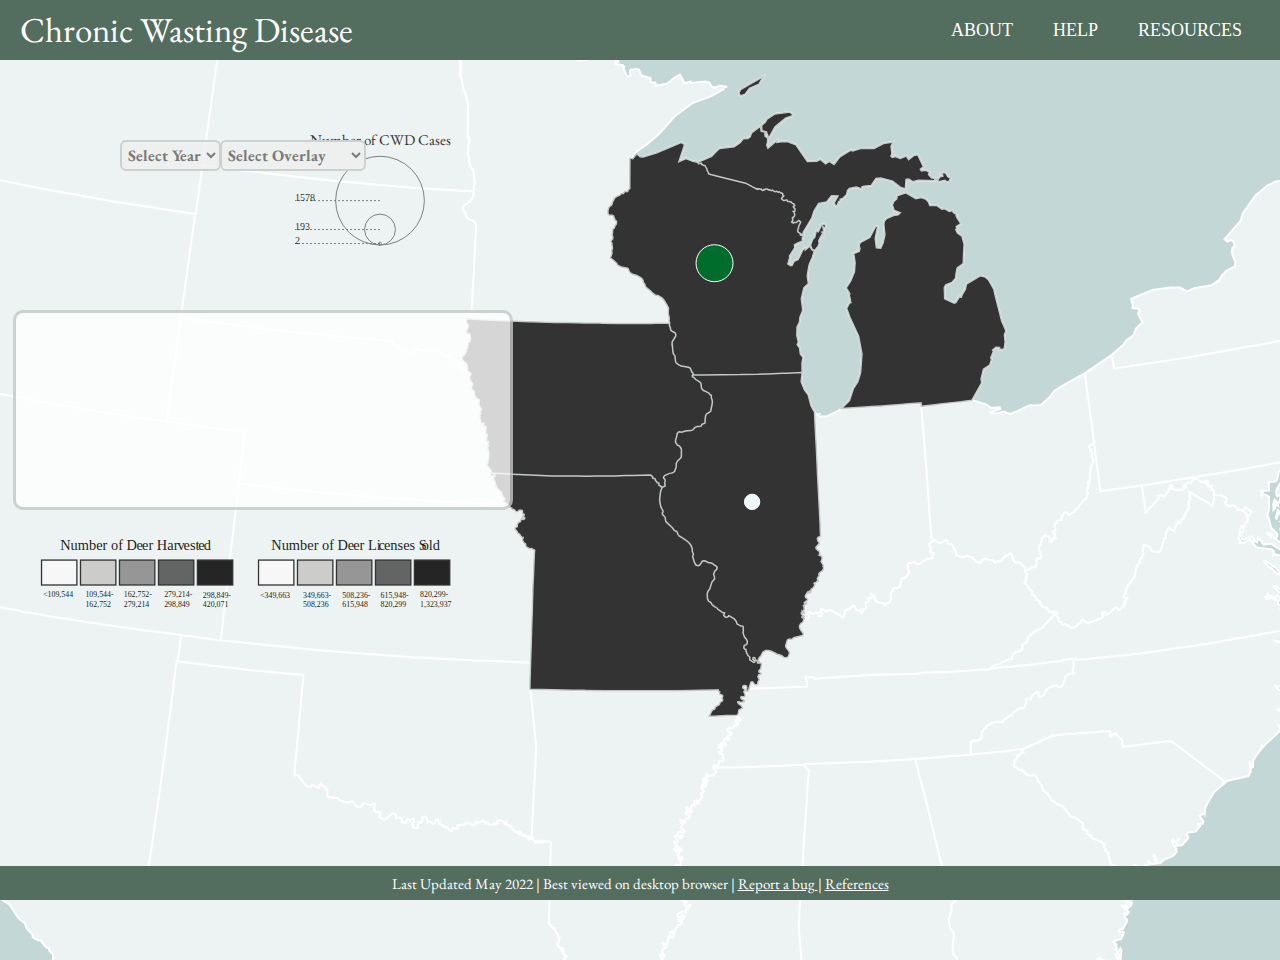
==== 2022_Final_Project/index.html @ ee0b09f9 "Major color update" ====
<!DOCTYPE html>
<html lang="en">
    <head>
        <meta charset="utf-8">
        <meta name="viewport" content="width=device-width">
            <title>CWD Interactive Map</title>

        <!--EXTERNAL STYLE SHEETS-->
        <link rel="stylesheet" href="css/style.css">
        <link href="https://fonts.googleapis.com/css2?family=EB+Garamond&display=swap" rel="stylesheet">
        <!--[if IE<9]>
            <link rel="stylesheet" href="css/style.ie.css">
        <![endif]-->
         <!--you can also place internal styles here;
             place these within <style> tags-->
    </head>

    <body>

    <!--NAVBAR-->

    <nav>
        <div class="navbar">
        <label class="logo">Chronic Wasting Disease</label>
        <ul>
            <li><a href="about.html">About</a></li>
            <li><a href="help.html">Help</a></li>
            <li><a href="resources.html">Resources</a></li>
        </ul>
        </div>
    </nav>

    <!--SLIDER-->

    <input id="slider" type="range" min="2005" max="2020" value="2005" step="5" />

    <span id="range">2005</span>

    <!--INFO POPUP WINDOW-->

    <div class="popup">
        <button id="close">&times;</button>
        <div class="infotitle">Chronic Wasting Disease</div>
        <p>Welcome! This is a tool to compare the spread of Chronic Wasting Disease in 
            six midwestern states over time. Chronic Wasting Disease is an always fatal 
            and contagious neurological disease that affects deer, elk, and moose. It was 
            first observed in the 1960s and has since spread to 27 U.S. states and two 
            Canadian provinces. However, it has not spread evenly. 
            <br>
            <br>
            With this tool, <strong>explore</strong> the geographical differences in CWD cases in five midwestern states,
            <strong>sequence</strong> through time to see how and where the disease has spread, and <strong>overlay</strong>
             hunting data to look for patterns. 
        </p>
    </div>
    <div id="mapid"></div>
<!--
    <div class="help">
        <button id="close">&times;</button>
        <p> <h3>Start here!</h3>
            <br>
            Select year then overlay
        </p>
    </div>
-->
    <!--LEGEND, GRAPH, CONTROLS-->

    <div class="colorLegend">
        <img src="img/legend-01.svg" style="width: 85%;">
    </div>

    <div class="colorLegend2">
        <img src="img/legend copy-01.svg" style="width: 85%;">
    </div>

    <div class="controls">
        <p>Number of CWD Cases</p>
    </div>

    <div id ="graph"></div>

    <footer>
        <div class= "footer-content">
            <p>Last Updated May 2022 | Best viewed on desktop browser | <a class="link" href="https://docs.google.com/forms/d/e/1FAIpQLSeoyZwrh7bEweB04HKzX6bLxwQ69rHNrX-UzFLjTk2TjTb2qQ/viewform?usp=sf_link">Report a bug </a> 
                | <a class="link" href="references.html">References</a></p>
        </div>
    </footer>

        <!--EXTERNAL SCRIPTS-->

        <script type="text/javascript" src="lib/topojson.min.js"></script>
        <script type="text/javascript" src="lib/d3.min.js"></script>
        <script src="https://raw.github.com/fryn/html5slider/master/html5slider.js"></script>
        <script type="text/javascript" src="js/main.js"></script>
    </body>
</html>
---- 2022_Final_Project/css/style.css ----
/*body,map*/
body{
   background-color: #ffffff;
   min-height: 160%; 
}
.points{
   width: 10px;
   height: 10px;
   fill:#536D5E;
}
.map {
   background-color: #C3D8D6;  
   display: inline-block;
   position:absolute;
   width: 100%;
   height: 100%;
} 
.midwestBackground{
   fill: #333333;
   stroke: #C3C9C6;
   stroke-width: 1.5px;
} 
.usa{
   fill: white;
   stroke:white;
   fill-opacity: 0.7;
}
.infolabel {
   position: absolute;
   height: 65px;
   min-width: 100px;
   color: #fff;
   background-color: #536D5E;
   border: solid thin #ccc;
   padding: 5px 10px;
   font-family: 'EB Garamond', serif;
   border-radius: 15px;
}

.infolabel h3 {
   margin: 0 20px 0 0;
   padding: 0;
   display: inline-block;
   text-align: center;
   line-height: 1em;
   font-size: 17pt;
   color: white;
}
/*controls, graph*/
.controls{
   margin-left: 20px;
   border-radius: 10px;
   opacity: 0.8;
   position: absolute;
}
.controls p{
   margin-left: 290px;
   margin-top: 70px;
   position: absolute;
   font-family: 'EB Garamond', serif;
   font-size: 15px;
}
.lines{
   stroke-width: 1px;
}
.legend {
   font-size: 12px;
   font-family: 'EB Garamond', serif;
   font-weight: bold;
   text-anchor: middle;
}
.propLegend{
  padding-top: 95px;
  padding-left: 260px;
}
.propLegend .text{
   padding-top: 95px;
   padding-left: 400px;
 }
.colorLegend {
   height: 50px;
   width: 300px;
   margin-left: 1%;
   margin-top: 35%;
   position: absolute;
 }
 .colorLegend2 {
   height: 50px;
   width: 300px;
   margin-left: 18%;
   margin-top: 35%;
   position: absolute;
 }
 .legendBox {
   position: absolute;
   right: 75px;
   top: 25px; 
   font-size: 0.9em;
}
.graph{
   margin-top: 250px;
   margin-right: 20px;
   margin-left: 1%;
   border: medium solid #C3C9C6;
   background-color: white; 
   float: left;
   border-radius: 10px;
   position: absolute;
   font-size: 15;
   opacity: 0.8;
}
g text{
   color:#5E5E5E;
}
g{
   font-family:'EB Garamond', serif;
   font-size: 12px;
   color: #5E5E5E;
   padding-left: 30px;
}
#slider {
   margin-top: 80px;
   margin-left: 120px;
   position: absolute; 
   -webkit-appearance: none;  /* Override default CSS styles */
   appearance: none;
   width: 12%; /* Full-width */
   height: 15px; /* Specified height */
   background: #d3d3d3; /* Grey background */
   outline: none; /* Remove outline */
   opacity: 0.7; /* Set transparency (for mouse-over effects on hover) */
   -webkit-transition: .2s; /* 0.2 seconds transition on hover */
   transition: opacity .2s;
 }
 /* Mouse-over effects */
 #slider:hover {
   opacity: 1; /* Fully shown on mouse-over */
 }
 /* The slider handle */
 #slider:-webkit-slider-thumb {
   -webkit-appearance: none; /* Override default look */
   appearance: none;
   width: 25px; /* Set a specific slider handle width */
   height: 25px; /* Slider handle height */
   background: #536D5E; /* Green background */
   cursor: pointer; /* Cursor on hover */
 }
#range{
   margin-top: 77px;
   margin-left: 310px;
   font-family:'EB Garamond', serif;
   position: absolute;
}
path { 
   stroke: steelblue;
   stroke-width: 2;
   fill: none;
}

.axis path,
.axis line {
   fill: none;
   stroke: grey;
   stroke-width: 1;
   shape-rendering: crispEdges;
}


/*dropdowns*/
.dropdown{
   position: absolute;
    top: 80px;
    left: 100px;
    z-index: 10;
    font-family: 'EB Garamond', serif;
    font-size: 1em;
    font-weight: bold;
    padding: 2px;
    border: 2px solid #C3C9C6;   
    border-radius: 6px;
    color: #5E5E5E;
}
.dropdown2{
   position: absolute;
    top: 80px;
    left: 200px;
    z-index: 10;
    font-family: 'EB Garamond', serif;
    font-size: 1em;
    font-weight: bold;
    padding: 2px;
    border: 2px solid #C3C9C6;   
    border-radius: 6px;
    color: #5E5E5E;
}

/*header,footer*/
.logo{
   color: white;
   font-size: 35px;
   line-height: 60px;
   padding: 0 100px;
   padding-left: 20px;
   font-family:'EB Garamond', serif;
   border-radius: 3px;
   text-decoration: none;
}
.logo a{
   color: white;
   font-size: 35px;
   line-height: 60px;
   padding: 0 100px;
   padding-left: 20px;
   font-family:'EB Garamond', serif;
   border-radius: 3px;
   text-decoration: none;
}
footer{
   background-color: #536D5E;
   position: fixed;
   bottom: 0;
   height: 34px;
   width: 100%;
}
.footer-content{
   font-size: 15px;
   padding-top: 8px;
   text-align: center;
	font-family: 'EB Garamond', serif;
   color: white;
}
 nav{
    background: #536D5E;
    height: 60px;
    width: 100%;
 }

 /*text*/
 .title {
   font-family:'EB Garamond', serif;
   font-size: 1.5em;
   font-weight: bold;
   padding-top: 20px;
   padding-bottom: 20px;
}
 nav ul{
    float: right;
    margin-right: 20px;
 }
 nav ul li{
    display: inline-block;
    line-height: 60px;
    margin: 0 5px;
 }
 nav ul li a{
    color: white;
    text-decoration: none;
    font-size: 18px;
    padding: 7px 13px;
    border-radius: 3px;
    text-transform: uppercase;
 }
 a:hover{
    background-color: white;
    border-radius: 3px;
    color: black;
 }

h2{
	font-family: 'EB Garamond', serif;
   color:#000000;  
}
h6{
  font-family: 'EB Garamond', serif;
  font-size: 23px;
  color: #486052; 
}
.link{
   color: white
}
*,
*:before,
*:after{
    padding: 0;
    margin: 0;
    box-sizing: border-box;
}
.bullets{
   padding-left: 20px;
}
.description{
   font-size: 20px;
   width: 80%;
   padding-left: 300px;
   padding-top: 50px;
}
.resources{
   font-size: 20px;
   width: 80%;
   padding-left: 300px;
   padding-top: 20px;
}
strong{
   font-weight: 900;
}
.link2{
   color:#000;
}
.follow{
   font-family: 'EB Garamond', serif;
   color: black;  
   font-size: 18px;
}

/*help popup*/
.help{
   background-color: #486052;
   color: white;
   width: 200px;
   box-shadow: 4px 4px 4px #999;
   border-radius: 14px;
   padding: 10px 10px;
   padding-bottom: 20px;
   position: absolute;
   text-align: center;
   left: 18%;
   top: 15%;
}
.help button{
   display: block;
   margin:  0 0 10px auto;
   background-color: transparent;
   font-size: 18px;
   color: #486052;
   background: white;
   border-radius: 100%;
   width: 20px;
   height: 20px;
   border: none;
   outline: none;
   cursor: pointer;
}

/*popup*/
.popup{
    background-color: white;
    width: 850px;
    padding: 30px 40px;
    position: absolute;
    transform: translate(-50%,-50%);
    left: 50%;
    top: 50%;
    border: medium solid #C3C9C6;
    border-width: 3px;
    border-radius: 15px;
    display: none;
    text-align: center;
    font-size: 20px;
    box-shadow: 4px 4px 4px #999;
}
.popup button{
   display: block;
   margin:  0 0 20px auto;
   background-color: transparent;
   font-size: 25px;
   color: white;
   background: #486052;
   border-radius: 100%;
   width: 30px;
   height: 30px;
   border: none;
   outline: none;
   cursor: pointer;
}
.popup h2{
   margin-top: -20px;
}
.popup p{
    font-family: 'EB Garamond', serif;
    text-align: justify;
    margin: 20px 0;
    line-height: 25px;
    color: black;
}
.infotitle{
   color:#486052;
   font-size: 50px;
}

.buttontitle{
   font-size: 20px;
   font-family: 'EB Garamond', serif;
   color: #000;
}

/*html,body{
   min-height: 100%;
   max-width: 100vw;
   overflow: auto;
}
*/
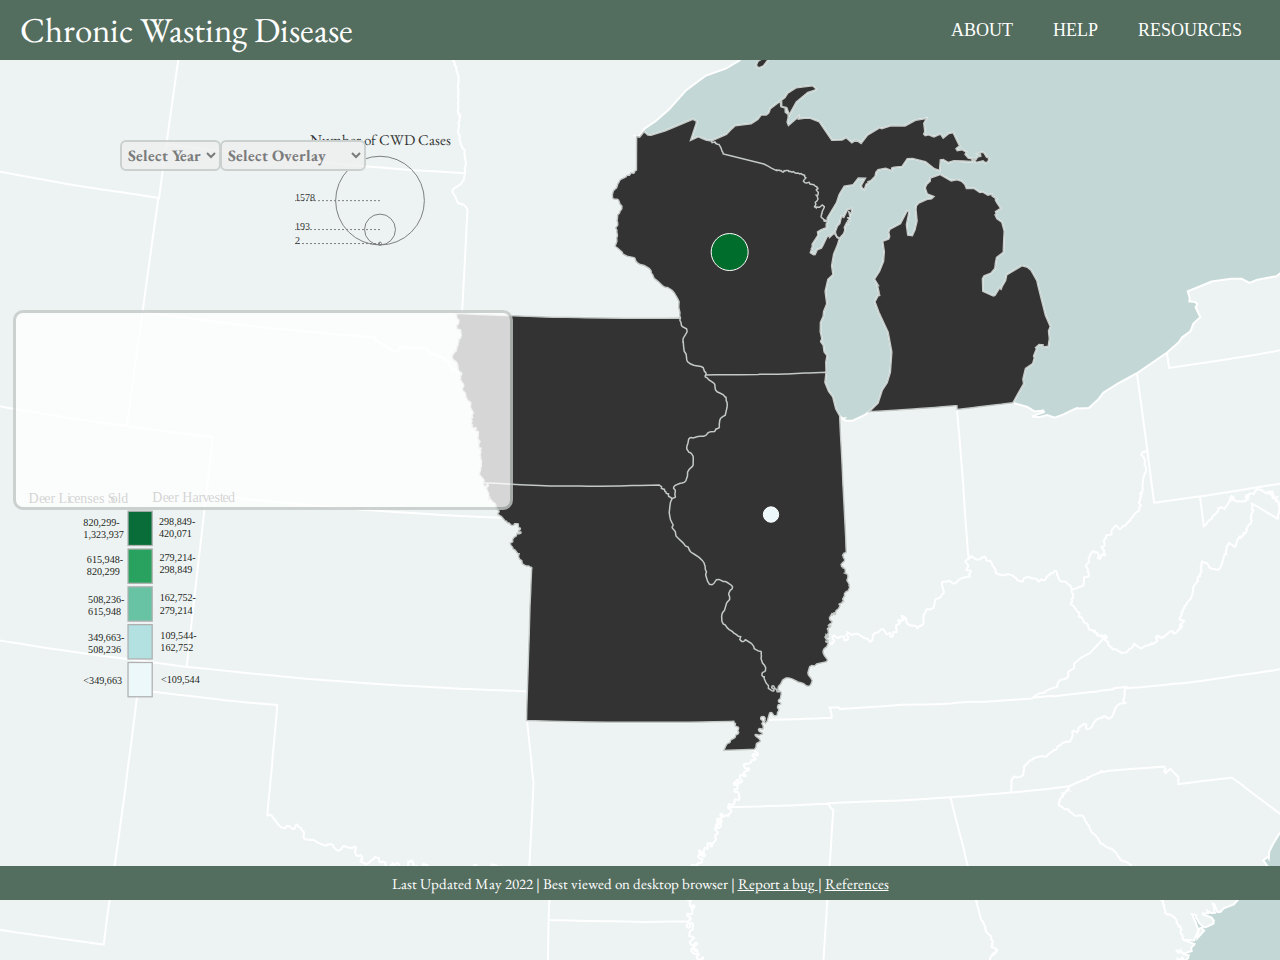
==== commit 9c5dc7c2: "chorpleth legend update" ====
--- a/2022_Final_Project/index.html
+++ b/2022_Final_Project/index.html
@@ -51,26 +51,19 @@
             With this tool, <strong>explore</strong> the geographical differences in CWD cases in five midwestern states,
             <strong>sequence</strong> through time to see how and where the disease has spread, and <strong>overlay</strong>
              hunting data to look for patterns. 
+            <br>
+            To get started, first select year and overlay from the dropdown menus. 
         </p>
     </div>
+
+    <!--MAP-->
+
     <div id="mapid"></div>
-<!--
-    <div class="help">
-        <button id="close">&times;</button>
-        <p> <h3>Start here!</h3>
-            <br>
-            Select year then overlay
-        </p>
-    </div>
--->
+
     <!--LEGEND, GRAPH, CONTROLS-->
 
     <div class="colorLegend">
-        <img src="img/legend-01.svg" style="width: 85%;">
-    </div>
-
-    <div class="colorLegend2">
-        <img src="img/legend copy-01.svg" style="width: 85%;">
+        <img src="img/chorolegend-01.svg" style="width: 80%;">
     </div>
 
     <div class="controls">
--- a/2022_Final_Project/css/style.css
+++ b/2022_Final_Project/css/style.css
@@ -63,7 +63,7 @@
 .lines{
    stroke-width: 1px;
 }
-.legend {
+.legend .text {
    font-size: 12px;
    font-family: 'EB Garamond', serif;
    font-weight: bold;
@@ -81,14 +81,7 @@
    height: 50px;
    width: 300px;
    margin-left: 1%;
-   margin-top: 35%;
-   position: absolute;
- }
- .colorLegend2 {
-   height: 50px;
-   width: 300px;
-   margin-left: 18%;
-   margin-top: 35%;
+   margin-top: 30%;
    position: absolute;
  }
  .legendBox {
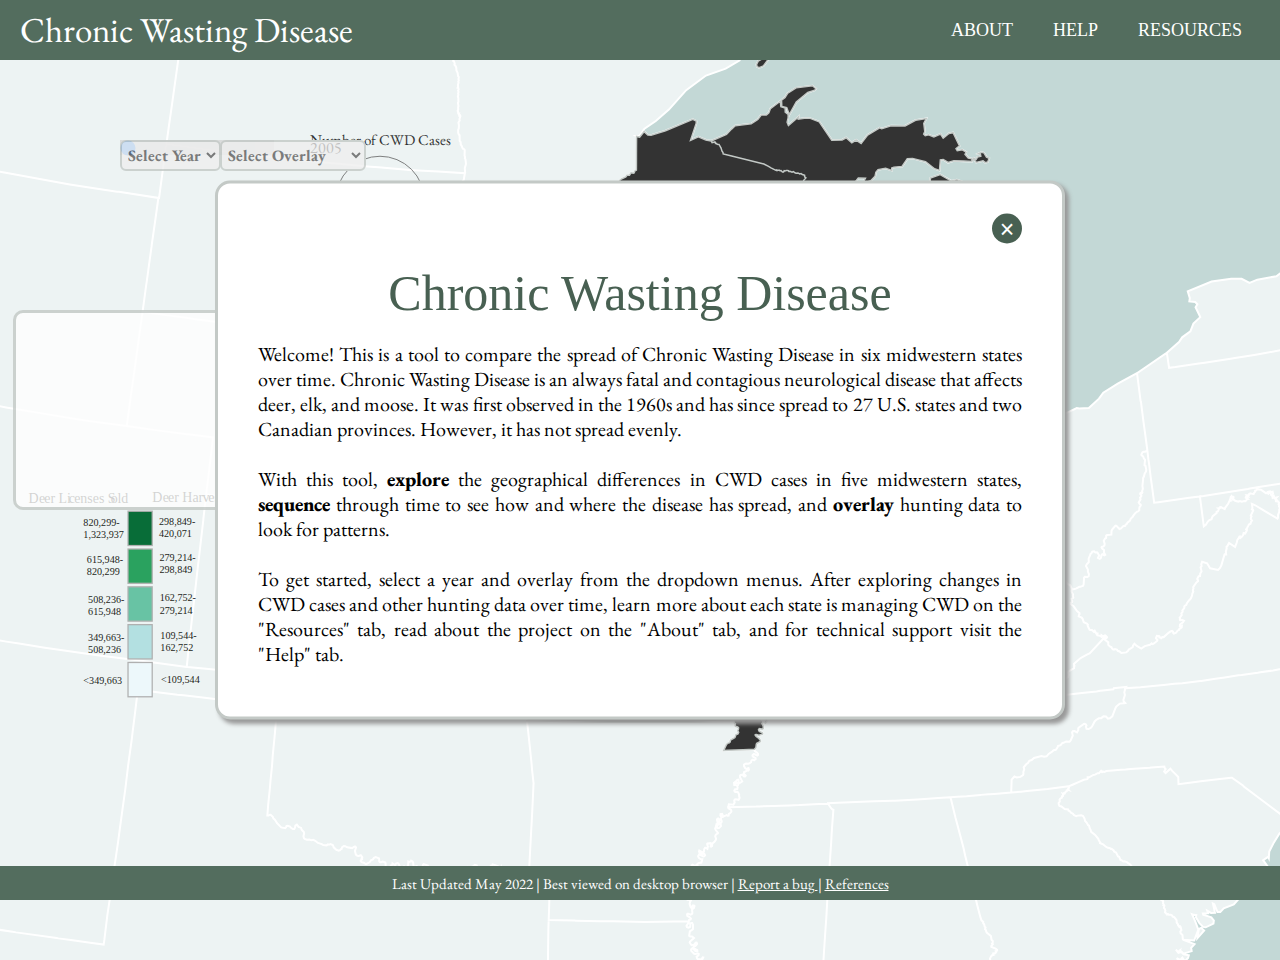
==== commit 961680dc: "about page and popup code cleanup" ====
--- a/2022_Final_Project/index.html
+++ b/2022_Final_Project/index.html
@@ -30,35 +30,17 @@
         </div>
     </nav>
 
-    <!--SLIDER-->
-
-    <input id="slider" type="range" min="2005" max="2020" value="2005" step="5" />
-
-    <span id="range">2005</span>
-
-    <!--INFO POPUP WINDOW-->
-
-    <div class="popup">
-        <button id="close">&times;</button>
-        <div class="infotitle">Chronic Wasting Disease</div>
-        <p>Welcome! This is a tool to compare the spread of Chronic Wasting Disease in 
-            six midwestern states over time. Chronic Wasting Disease is an always fatal 
-            and contagious neurological disease that affects deer, elk, and moose. It was 
-            first observed in the 1960s and has since spread to 27 U.S. states and two 
-            Canadian provinces. However, it has not spread evenly. 
-            <br>
-            <br>
-            With this tool, <strong>explore</strong> the geographical differences in CWD cases in five midwestern states,
-            <strong>sequence</strong> through time to see how and where the disease has spread, and <strong>overlay</strong>
-             hunting data to look for patterns. 
-            <br>
-            To get started, first select year and overlay from the dropdown menus. 
-        </p>
-    </div>
+   
 
     <!--MAP-->
 
     <div id="mapid"></div>
+
+     <!--SLIDER-->
+
+     <input id="slider" type="range" min="2005" max="2020" value="2005" step="5" />
+
+     <span id="range">2005</span>
 
     <!--LEGEND, GRAPH, CONTROLS-->
 
@@ -71,6 +53,30 @@
     </div>
 
     <div id ="graph"></div>
+ 
+     <!--INFO POPUP WINDOW-->
+ 
+     <div class="popup">
+         <button id="close">&times;</button>
+         <div class="infotitle">Chronic Wasting Disease</div>
+         <p>Welcome! This is a tool to compare the spread of Chronic Wasting Disease in 
+             six midwestern states over time. Chronic Wasting Disease is an always fatal 
+             and contagious neurological disease that affects deer, elk, and moose. It was 
+             first observed in the 1960s and has since spread to 27 U.S. states and two 
+             Canadian provinces. However, it has not spread evenly. 
+             <br>
+             <br>
+             With this tool, <strong>explore</strong> the geographical differences in CWD cases in five midwestern states,
+             <strong>sequence</strong> through time to see how and where the disease has spread, and <strong>overlay</strong>
+              hunting data to look for patterns. 
+             <br>
+             <br>
+             To get started, select a year and overlay from the dropdown menus. After exploring changes in CWD cases and 
+             other hunting data over time, learn more about each state is managing CWD on the "Resources" tab, read about the 
+             project on the "About" tab, and for technical support visit the "Help" tab.
+         </p>
+     </div>
+
 
     <footer>
         <div class= "footer-content">
--- a/2022_Final_Project/css/style.css
+++ b/2022_Final_Project/css/style.css
@@ -36,7 +36,6 @@
    font-family: 'EB Garamond', serif;
    border-radius: 15px;
 }
-
 .infolabel h3 {
    margin: 0 20px 0 0;
    padding: 0;
@@ -46,6 +45,7 @@
    font-size: 17pt;
    color: white;
 }
+
 /*controls, graph*/
 .controls{
    margin-left: 20px;
@@ -125,11 +125,11 @@
    -webkit-transition: .2s; /* 0.2 seconds transition on hover */
    transition: opacity .2s;
  }
- /* Mouse-over effects */
+ 
  #slider:hover {
-   opacity: 1; /* Fully shown on mouse-over */
- }
- /* The slider handle */
+   opacity: 1; 
+ }
+
  #slider:-webkit-slider-thumb {
    -webkit-appearance: none; /* Override default look */
    appearance: none;
@@ -157,7 +157,6 @@
    stroke-width: 1;
    shape-rendering: crispEdges;
 }
-
 
 /*dropdowns*/
 .dropdown{
@@ -303,35 +302,6 @@
    font-family: 'EB Garamond', serif;
    color: black;  
    font-size: 18px;
-}
-
-/*help popup*/
-.help{
-   background-color: #486052;
-   color: white;
-   width: 200px;
-   box-shadow: 4px 4px 4px #999;
-   border-radius: 14px;
-   padding: 10px 10px;
-   padding-bottom: 20px;
-   position: absolute;
-   text-align: center;
-   left: 18%;
-   top: 15%;
-}
-.help button{
-   display: block;
-   margin:  0 0 10px auto;
-   background-color: transparent;
-   font-size: 18px;
-   color: #486052;
-   background: white;
-   border-radius: 100%;
-   width: 20px;
-   height: 20px;
-   border: none;
-   outline: none;
-   cursor: pointer;
 }
 
 /*popup*/
@@ -350,6 +320,7 @@
     text-align: center;
     font-size: 20px;
     box-shadow: 4px 4px 4px #999;
+    position: absolute;
 }
 .popup button{
    display: block;
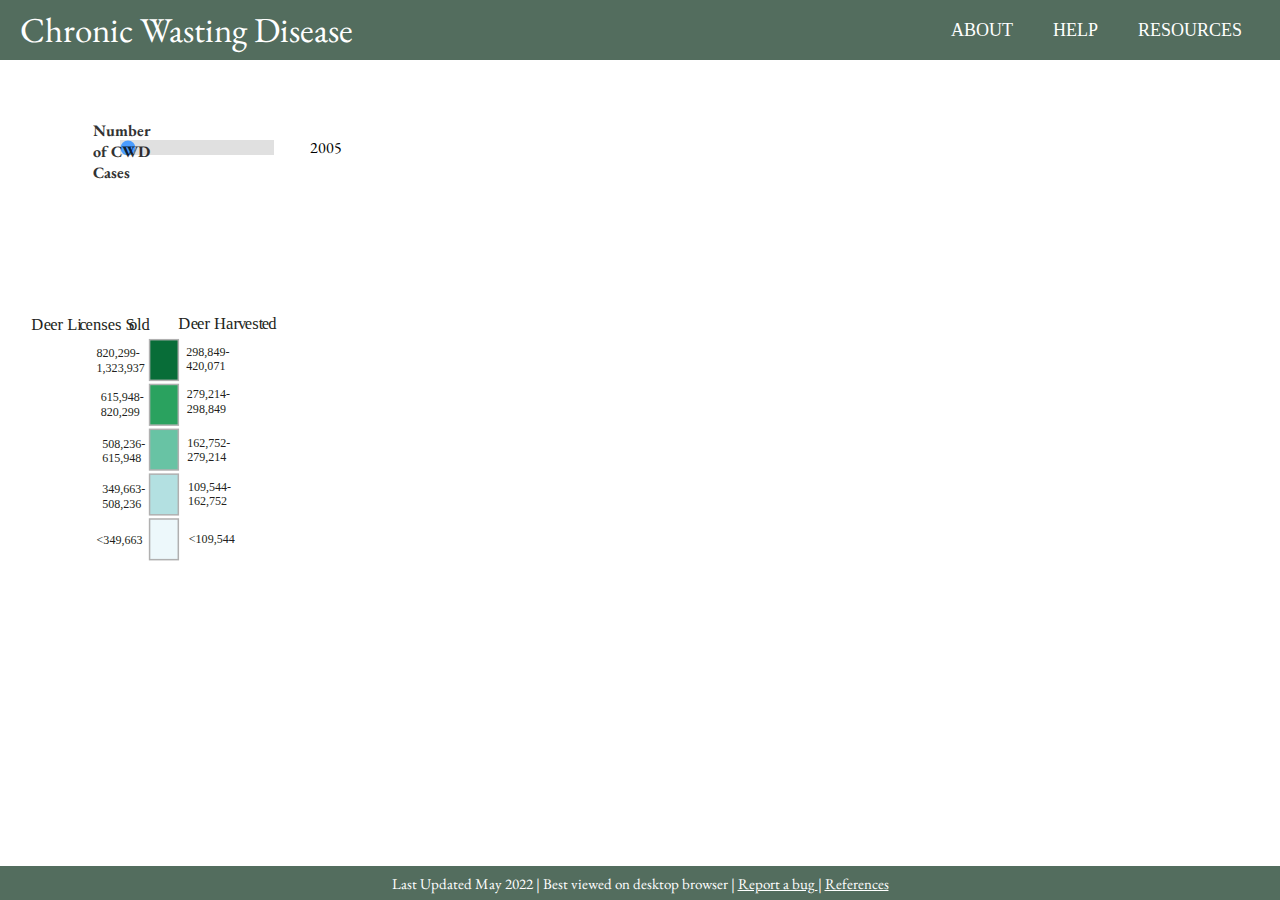
==== commit e5d77f14: "updates" ====
--- a/2022_Final_Project/index.html
+++ b/2022_Final_Project/index.html
@@ -45,7 +45,7 @@
     <!--LEGEND, GRAPH, CONTROLS-->
 
     <div class="colorLegend">
-        <img src="img/chorolegend-01.svg" style="width: 80%;">
+        <img src="img/chorolegend-01.svg" style="width: 95%;">
     </div>
 
     <div class="controls">
--- a/2022_Final_Project/css/style.css
+++ b/2022_Final_Project/css/style.css
@@ -54,11 +54,12 @@
    position: absolute;
 }
 .controls p{
-   margin-left: 290px;
-   margin-top: 70px;
-   position: absolute;
-   font-family: 'EB Garamond', serif;
-   font-size: 15px;
+   margin-left: 73px;
+   margin-top: 60px;
+   position: absolute;
+   font-family: 'EB Garamond', serif;
+   font-size: 16px;
+   font-weight: bold;
 }
 .lines{
    stroke-width: 1px;
@@ -70,18 +71,18 @@
    text-anchor: middle;
 }
 .propLegend{
-  padding-top: 95px;
-  padding-left: 260px;
+  padding-top: 100px;
+  padding-left: 57px;
 }
 .propLegend .text{
-   padding-top: 95px;
-   padding-left: 400px;
+   padding-top: 0px;
+   padding-left: 20px;
  }
 .colorLegend {
    height: 50px;
    width: 300px;
    margin-left: 1%;
-   margin-top: 30%;
+   margin-top: 200px;
    position: absolute;
  }
  .legendBox {
@@ -91,16 +92,15 @@
    font-size: 0.9em;
 }
 .graph{
-   margin-top: 250px;
+   margin-top: 25px;
+   margin-left: 56%;
    margin-right: 20px;
-   margin-left: 1%;
    border: medium solid #C3C9C6;
    background-color: white; 
    float: left;
    border-radius: 10px;
    position: absolute;
-   font-size: 15;
-   opacity: 0.8;
+   opacity: 0.95;
 }
 g text{
    color:#5E5E5E;
@@ -161,8 +161,8 @@
 /*dropdowns*/
 .dropdown{
    position: absolute;
-    top: 80px;
-    left: 100px;
+    top: 25px;
+    left: 20px;
     z-index: 10;
     font-family: 'EB Garamond', serif;
     font-size: 1em;
@@ -173,9 +173,9 @@
     color: #5E5E5E;
 }
 .dropdown2{
-   position: absolute;
-    top: 80px;
-    left: 200px;
+    position: absolute;
+    top: 25px;
+    left: 130px;
     z-index: 10;
     font-family: 'EB Garamond', serif;
     font-size: 1em;
@@ -183,6 +183,19 @@
     padding: 2px;
     border: 2px solid #C3C9C6;   
     border-radius: 6px;
+    color: #5E5E5E;
+}
+.zoomButton{
+   position: absolute;
+   top: 80px;
+    left: 800px;
+    z-index: 10;
+    font-family: 'EB Garamond', serif;
+    font-size: 1em;
+    font-weight: bold;
+    padding: 2px;
+    border: 2px solid #C3C9C6;   
+    border-radius: 8px;
     color: #5E5E5E;
 }
 
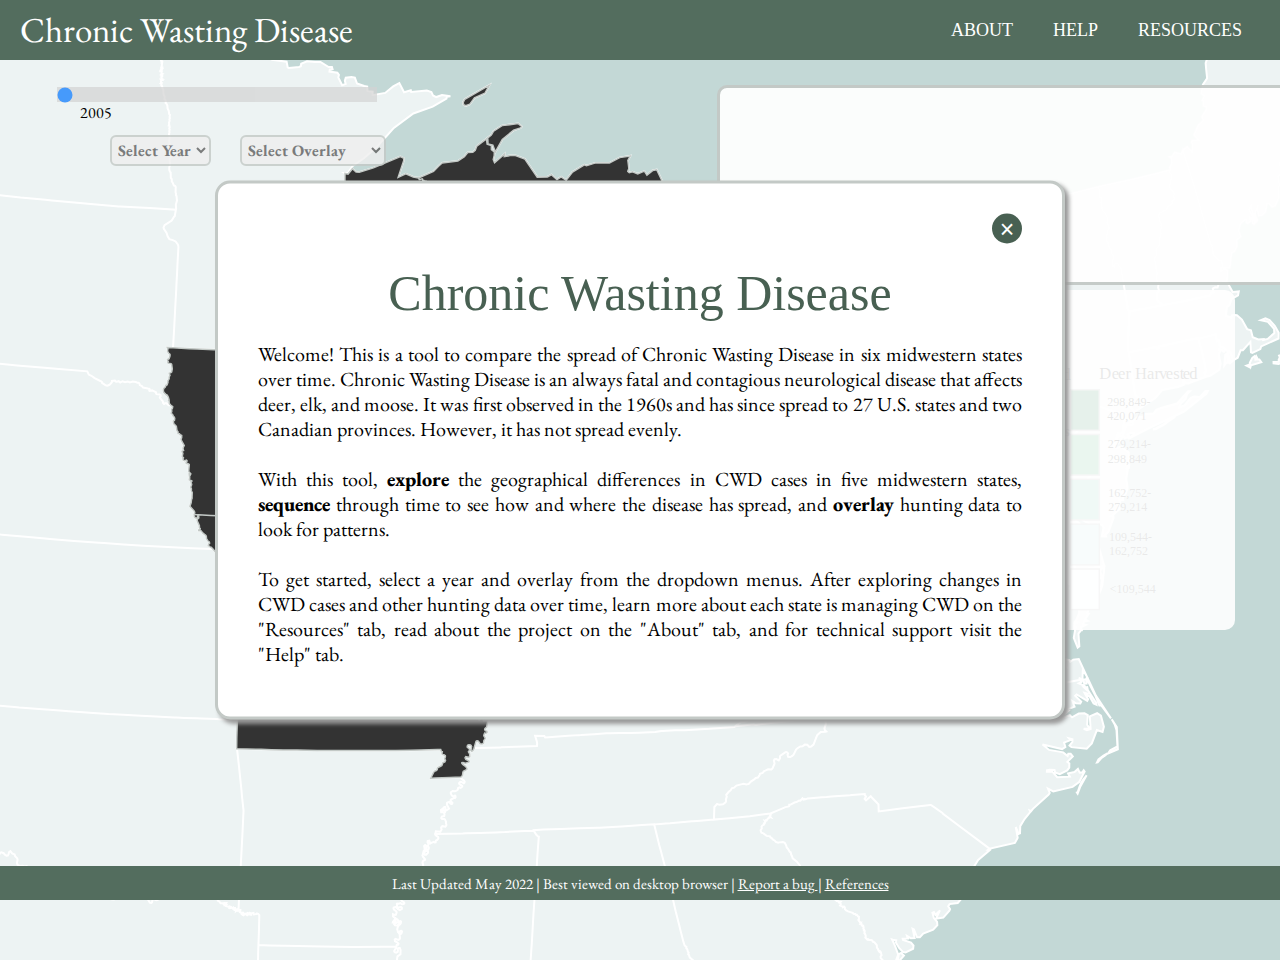
==== commit 44ff91cf: "layout updates" ====
--- a/2022_Final_Project/index.html
+++ b/2022_Final_Project/index.html
@@ -42,7 +42,7 @@
 
      <span id="range">2005</span>
 
-    <!--LEGEND, GRAPH, CONTROLS-->
+    <!--LEGEND, GRAPH, CONTROLS, BACKGROUND FOR LEGEND-->
 
     <div class="colorLegend">
         <img src="img/chorolegend-01.svg" style="width: 95%;">
@@ -53,6 +53,9 @@
     </div>
 
     <div id ="graph"></div>
+
+    <div class="backgroundLegend"></div>
+    
  
      <!--INFO POPUP WINDOW-->
  
--- a/2022_Final_Project/css/style.css
+++ b/2022_Final_Project/css/style.css
@@ -45,7 +45,17 @@
    font-size: 17pt;
    color: white;
 }
-
+.backgroundLegend{
+   margin-left: 20px;
+   border-radius: 10px;
+   opacity: 0.9;
+   background-color: white;
+   height: 340px;
+   width: 480px;
+   margin-left: 59%;
+   margin-top: 230px;
+   
+}
 /*controls, graph*/
 .controls{
    margin-left: 20px;
@@ -54,8 +64,8 @@
    position: absolute;
 }
 .controls p{
-   margin-left: 73px;
-   margin-top: 60px;
+   margin-left: 890px;
+   margin-top: 360px;
    position: absolute;
    font-family: 'EB Garamond', serif;
    font-size: 16px;
@@ -71,18 +81,20 @@
    text-anchor: middle;
 }
 .propLegend{
-  padding-top: 100px;
-  padding-left: 57px;
+  /*padding-top: 200px;
+  padding-left: 300px;*/
+  margin-left: 870px;
+  margin-top: 390px;
 }
 .propLegend .text{
-   padding-top: 0px;
+   padding-top: px;
    padding-left: 20px;
  }
 .colorLegend {
    height: 50px;
    width: 300px;
-   margin-left: 1%;
-   margin-top: 200px;
+   margin-left: 73%;
+   margin-top: 250px;
    position: absolute;
  }
  .legendBox {
@@ -112,12 +124,12 @@
    padding-left: 30px;
 }
 #slider {
-   margin-top: 80px;
-   margin-left: 120px;
+   margin-top: 27px;
+   margin-left: 57px;
    position: absolute; 
    -webkit-appearance: none;  /* Override default CSS styles */
    appearance: none;
-   width: 12%; /* Full-width */
+   width: 25%; /* Full-width */
    height: 15px; /* Specified height */
    background: #d3d3d3; /* Grey background */
    outline: none; /* Remove outline */
@@ -139,8 +151,8 @@
    cursor: pointer; /* Cursor on hover */
  }
 #range{
-   margin-top: 77px;
-   margin-left: 310px;
+   margin-top: 42px;
+   margin-left: 80px;
    font-family:'EB Garamond', serif;
    position: absolute;
 }
@@ -161,8 +173,8 @@
 /*dropdowns*/
 .dropdown{
    position: absolute;
-    top: 25px;
-    left: 20px;
+    top: 75px;
+    left: 90px;
     z-index: 10;
     font-family: 'EB Garamond', serif;
     font-size: 1em;
@@ -174,8 +186,8 @@
 }
 .dropdown2{
     position: absolute;
-    top: 25px;
-    left: 130px;
+    top: 75px;
+    left: 220px;
     z-index: 10;
     font-family: 'EB Garamond', serif;
     font-size: 1em;
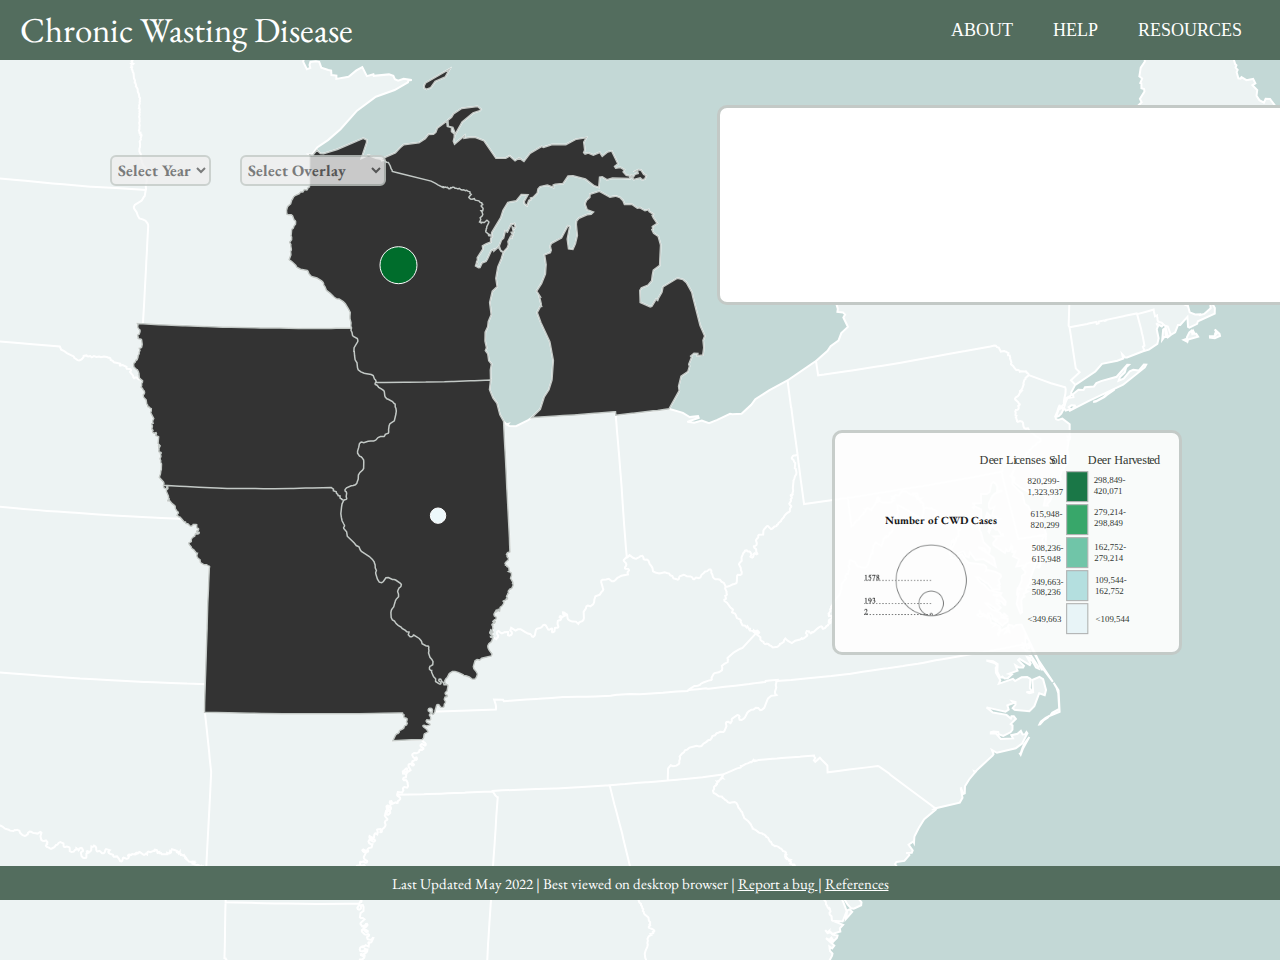
==== commit add3046b: "final changes" ====
--- a/2022_Final_Project/index.html
+++ b/2022_Final_Project/index.html
@@ -30,8 +30,6 @@
         </div>
     </nav>
 
-   
-
     <!--MAP-->
 
     <div id="mapid"></div>
@@ -44,18 +42,20 @@
 
     <!--LEGEND, GRAPH, CONTROLS, BACKGROUND FOR LEGEND-->
 
-    <div class="colorLegend">
-        <img src="img/chorolegend-01.svg" style="width: 95%;">
-    </div>
-
-    <div class="controls">
-        <p>Number of CWD Cases</p>
-    </div>
+    <div class="controls"></div>
 
     <div id ="graph"></div>
 
-    <div class="backgroundLegend"></div>
-    
+    <div class="backgroundLegend">
+        <p>Number of CWD Cases</p>
+        <div class="colorLegend">
+            <img src="img/chorolegend-01.svg" style="width: 70%;">
+        </div>
+
+        <div class="propLegend">
+            <img src="img/proplegend.png" style="width: 70%;">
+        </div>
+    </div>
  
      <!--INFO POPUP WINDOW-->
  
--- a/2022_Final_Project/css/style.css
+++ b/2022_Final_Project/css/style.css
@@ -63,12 +63,14 @@
    opacity: 0.8;
    position: absolute;
 }
-.controls p{
-   margin-left: 890px;
-   margin-top: 360px;
-   position: absolute;
-   font-family: 'EB Garamond', serif;
-   font-size: 16px;
+.backgroundLegend p{
+   margin-left: 50px;
+   margin-top: 80px;
+   width: 200px;
+   height: 200px;
+   position: absolute;
+   font-family: 'EB Garamond', serif;
+   font-size: 11px;
    font-weight: bold;
 }
 .lines{
@@ -80,21 +82,30 @@
    font-weight: bold;
    text-anchor: middle;
 }
+.backgroundLegend{
+   margin-left: 20px;
+   border-radius: 10px;
+   opacity: 0.9;
+   background-color: white;
+   border: medium solid #C3C9C6;
+   height: 225px;
+   width: 350px;
+   margin-left: 65%;
+   margin-top: 350px;
+   position:absolute;
+}
 .propLegend{
-  /*padding-top: 200px;
-  padding-left: 300px;*/
-  margin-left: 870px;
-  margin-top: 390px;
-}
-.propLegend .text{
-   padding-top: px;
-   padding-left: 20px;
- }
+   width: 200px;
+   height: 200px;
+   margin-left: 10px;
+   margin-top: 30%;
+   position: absolute;
+}
 .colorLegend {
-   height: 50px;
+   height: 75px;
    width: 300px;
-   margin-left: 73%;
-   margin-top: 250px;
+   margin-left: 38%;
+   margin-top: -20px;
    position: absolute;
  }
  .legendBox {
@@ -112,7 +123,6 @@
    float: left;
    border-radius: 10px;
    position: absolute;
-   opacity: 0.95;
 }
 g text{
    color:#5E5E5E;
@@ -123,55 +133,22 @@
    color: #5E5E5E;
    padding-left: 30px;
 }
-#slider {
-   margin-top: 27px;
-   margin-left: 57px;
-   position: absolute; 
-   -webkit-appearance: none;  /* Override default CSS styles */
-   appearance: none;
-   width: 25%; /* Full-width */
-   height: 15px; /* Specified height */
-   background: #d3d3d3; /* Grey background */
-   outline: none; /* Remove outline */
-   opacity: 0.7; /* Set transparency (for mouse-over effects on hover) */
-   -webkit-transition: .2s; /* 0.2 seconds transition on hover */
-   transition: opacity .2s;
- }
- 
- #slider:hover {
-   opacity: 1; 
- }
-
- #slider:-webkit-slider-thumb {
-   -webkit-appearance: none; /* Override default look */
-   appearance: none;
-   width: 25px; /* Set a specific slider handle width */
-   height: 25px; /* Slider handle height */
-   background: #536D5E; /* Green background */
-   cursor: pointer; /* Cursor on hover */
- }
-#range{
-   margin-top: 42px;
-   margin-left: 80px;
-   font-family:'EB Garamond', serif;
-   position: absolute;
-}
-path { 
+ path {
    stroke: steelblue;
    stroke-width: 2;
    fill: none;
-}
-
-.axis path,
-.axis line {
+ }
+  
+ .axis path,
+ .axis line {
    fill: none;
    stroke: grey;
    stroke-width: 1;
    shape-rendering: crispEdges;
-}
-
-/*dropdowns*/
-.dropdown{
+ }
+  
+ /*dropdowns*/
+ .dropdown{
    position: absolute;
     top: 75px;
     left: 90px;
@@ -180,11 +157,11 @@
     font-size: 1em;
     font-weight: bold;
     padding: 2px;
-    border: 2px solid #C3C9C6;   
+    border: 2px solid #C3C9C6;  
     border-radius: 6px;
     color: #5E5E5E;
-}
-.dropdown2{
+ }
+ .dropdown2{
     position: absolute;
     top: 75px;
     left: 220px;
@@ -193,11 +170,11 @@
     font-size: 1em;
     font-weight: bold;
     padding: 2px;
-    border: 2px solid #C3C9C6;   
+    border: 2px solid #C3C9C6;  
     border-radius: 6px;
     color: #5E5E5E;
-}
-.zoomButton{
+ }
+ .zoomButton{
    position: absolute;
    top: 80px;
     left: 800px;
@@ -206,13 +183,13 @@
     font-size: 1em;
     font-weight: bold;
     padding: 2px;
-    border: 2px solid #C3C9C6;   
+    border: 2px solid #C3C9C6;  
     border-radius: 8px;
     color: #5E5E5E;
-}
-
-/*header,footer*/
-.logo{
+ }
+  
+ /*header,footer*/
+ .logo{
    color: white;
    font-size: 35px;
    line-height: 60px;
@@ -221,8 +198,8 @@
    font-family:'EB Garamond', serif;
    border-radius: 3px;
    text-decoration: none;
-}
-.logo a{
+ }
+ .logo a{
    color: white;
    font-size: 35px;
    line-height: 60px;
@@ -231,27 +208,27 @@
    font-family:'EB Garamond', serif;
    border-radius: 3px;
    text-decoration: none;
-}
-footer{
+ }
+ footer{
    background-color: #536D5E;
    position: fixed;
    bottom: 0;
    height: 34px;
    width: 100%;
-}
-.footer-content{
+ }
+ .footer-content{
    font-size: 15px;
    padding-top: 8px;
    text-align: center;
-	font-family: 'EB Garamond', serif;
-   color: white;
-}
+   font-family: 'EB Garamond', serif;
+   color: white;
+ }
  nav{
     background: #536D5E;
     height: 60px;
     width: 100%;
  }
-
+  
  /*text*/
  .title {
    font-family:'EB Garamond', serif;
@@ -259,7 +236,7 @@
    font-weight: bold;
    padding-top: 20px;
    padding-bottom: 20px;
-}
+ }
  nav ul{
     float: right;
     margin-right: 20px;
@@ -282,55 +259,55 @@
     border-radius: 3px;
     color: black;
  }
-
-h2{
-	font-family: 'EB Garamond', serif;
-   color:#000000;  
-}
-h6{
+  
+ h2{
+   font-family: 'EB Garamond', serif;
+   color:#000000; 
+ }
+ h6{
   font-family: 'EB Garamond', serif;
   font-size: 23px;
-  color: #486052; 
-}
-.link{
+  color: #486052;
+ }
+ .link{
    color: white
-}
-*,
-*:before,
-*:after{
+ }
+ *,
+ *:before,
+ *:after{
     padding: 0;
     margin: 0;
     box-sizing: border-box;
-}
-.bullets{
+ }
+ .bullets{
    padding-left: 20px;
-}
-.description{
+ }
+ .description{
    font-size: 20px;
    width: 80%;
    padding-left: 300px;
    padding-top: 50px;
-}
-.resources{
+ }
+ .resources{
    font-size: 20px;
    width: 80%;
    padding-left: 300px;
    padding-top: 20px;
-}
-strong{
+ }
+ strong{
    font-weight: 900;
-}
-.link2{
+ }
+ .link2{
    color:#000;
-}
-.follow{
-   font-family: 'EB Garamond', serif;
-   color: black;  
+ }
+ .follow{
+   font-family: 'EB Garamond', serif;
+   color: black; 
    font-size: 18px;
-}
-
-/*popup*/
-.popup{
+ }
+  
+ /*popup*/
+ .popup{
     background-color: white;
     width: 850px;
     padding: 30px 40px;
@@ -346,8 +323,8 @@
     font-size: 20px;
     box-shadow: 4px 4px 4px #999;
     position: absolute;
-}
-.popup button{
+ }
+ .popup button{
    display: block;
    margin:  0 0 20px auto;
    background-color: transparent;
@@ -360,31 +337,32 @@
    border: none;
    outline: none;
    cursor: pointer;
-}
-.popup h2{
+ }
+ .popup h2{
    margin-top: -20px;
-}
-.popup p{
+ }
+ .popup p{
     font-family: 'EB Garamond', serif;
     text-align: justify;
     margin: 20px 0;
     line-height: 25px;
     color: black;
-}
-.infotitle{
+ }
+ .infotitle{
    color:#486052;
    font-size: 50px;
-}
-
-.buttontitle{
+ }
+  
+ .buttontitle{
    font-size: 20px;
    font-family: 'EB Garamond', serif;
    color: #000;
-}
-
-/*html,body{
+ }
+  
+ /*html,body{
    min-height: 100%;
    max-width: 100vw;
    overflow: auto;
-}
-*/+ }
+ */
+ 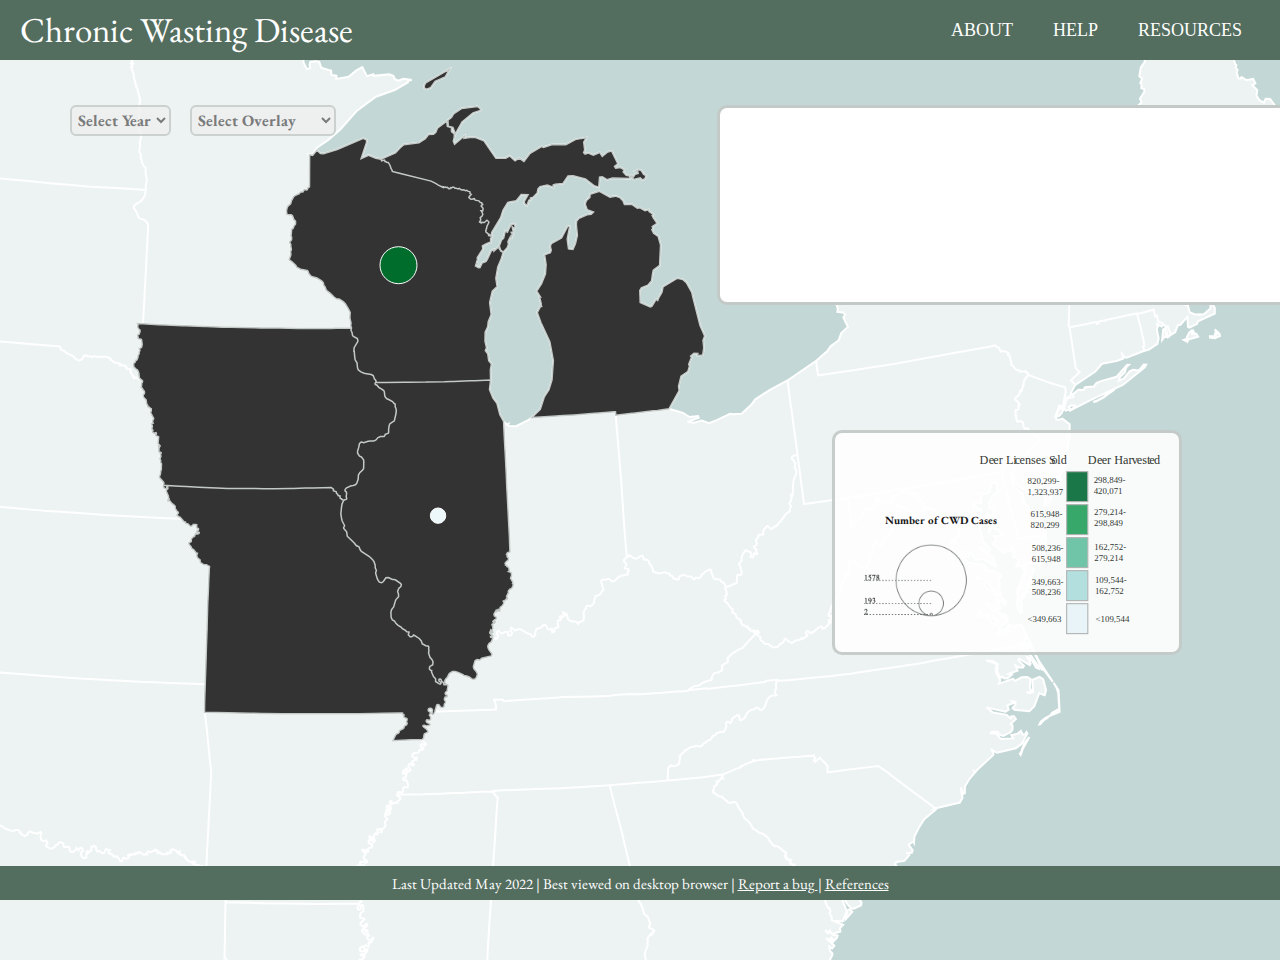
==== commit 5b1b1e26: "popup update" ====
--- a/2022_Final_Project/index.html
+++ b/2022_Final_Project/index.html
@@ -70,13 +70,13 @@
              <br>
              <br>
              With this tool, <strong>explore</strong> the geographical differences in CWD cases in five midwestern states,
-             <strong>sequence</strong> through time to see how and where the disease has spread, and <strong>overlay</strong>
+             <strong>adjust</strong> the year to see how and where the disease has spread, and <strong>overlay</strong>
               hunting data to look for patterns. 
              <br>
              <br>
              To get started, select a year and overlay from the dropdown menus. After exploring changes in CWD cases and 
              other hunting data over time, learn more about each state is managing CWD on the "Resources" tab, read about the 
-             project on the "About" tab, and for technical support visit the "Help" tab.
+             project on the "About" tab, and visit the "Help" tab for technial support.
          </p>
      </div>
 
--- a/2022_Final_Project/css/style.css
+++ b/2022_Final_Project/css/style.css
@@ -150,8 +150,8 @@
  /*dropdowns*/
  .dropdown{
    position: absolute;
-    top: 75px;
-    left: 90px;
+    top: 25px;
+    left: 50px;
     z-index: 10;
     font-family: 'EB Garamond', serif;
     font-size: 1em;
@@ -163,8 +163,8 @@
  }
  .dropdown2{
     position: absolute;
-    top: 75px;
-    left: 220px;
+    top: 25px;
+    left: 170px;
     z-index: 10;
     font-family: 'EB Garamond', serif;
     font-size: 1em;
@@ -172,19 +172,6 @@
     padding: 2px;
     border: 2px solid #C3C9C6;  
     border-radius: 6px;
-    color: #5E5E5E;
- }
- .zoomButton{
-   position: absolute;
-   top: 80px;
-    left: 800px;
-    z-index: 10;
-    font-family: 'EB Garamond', serif;
-    font-size: 1em;
-    font-weight: bold;
-    padding: 2px;
-    border: 2px solid #C3C9C6;  
-    border-radius: 8px;
     color: #5E5E5E;
  }
   
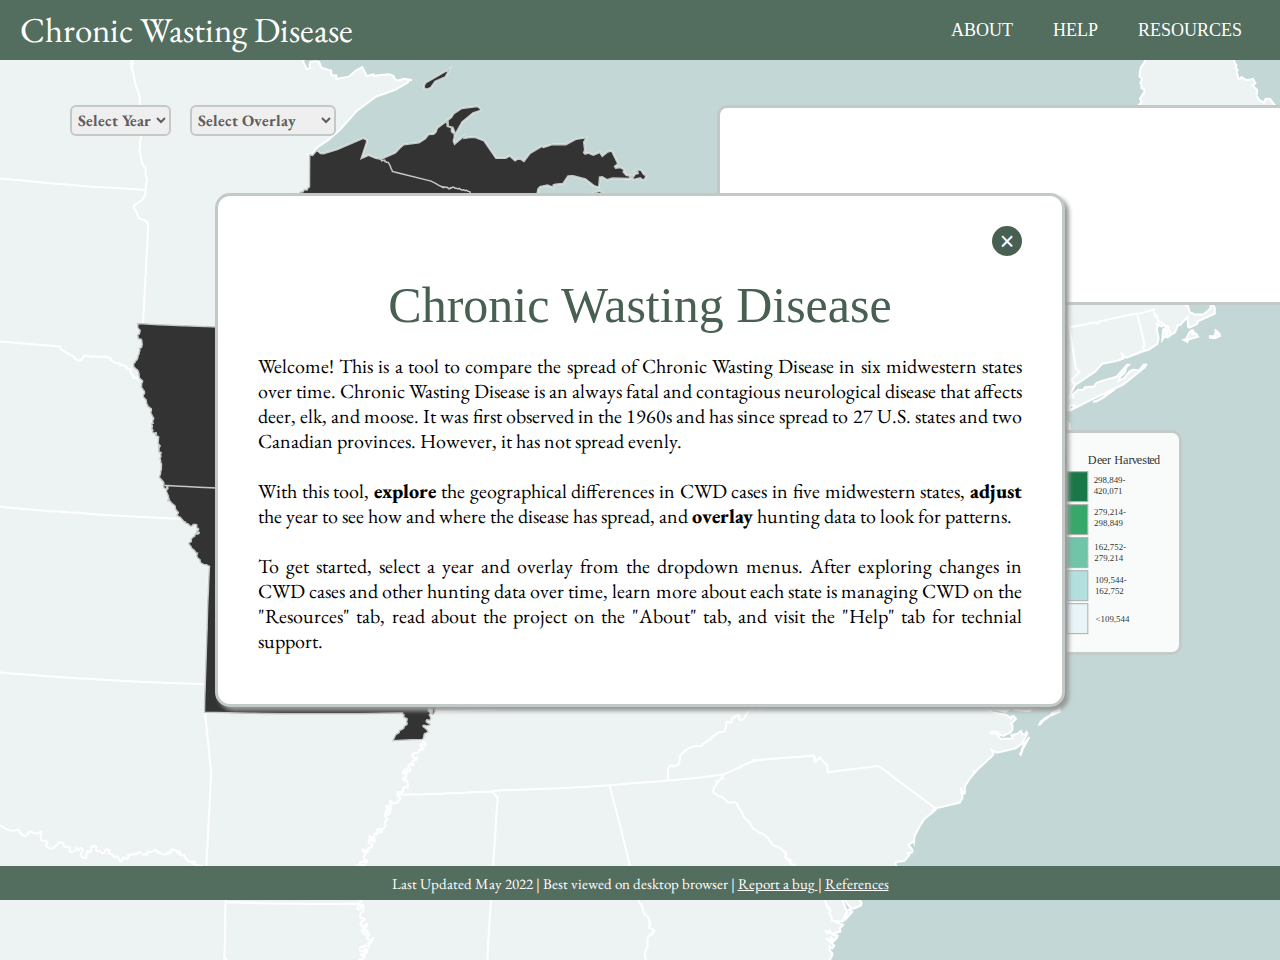
==== commit e1e88b98: "delete slider" ====
--- a/2022_Final_Project/index.html
+++ b/2022_Final_Project/index.html
@@ -92,7 +92,6 @@
 
         <script type="text/javascript" src="lib/topojson.min.js"></script>
         <script type="text/javascript" src="lib/d3.min.js"></script>
-        <script src="https://raw.github.com/fryn/html5slider/master/html5slider.js"></script>
         <script type="text/javascript" src="js/main.js"></script>
     </body>
 </html>--- a/2022_Final_Project/css/style.css
+++ b/2022_Final_Project/css/style.css
@@ -60,7 +60,6 @@
 .controls{
    margin-left: 20px;
    border-radius: 10px;
-   opacity: 0.8;
    position: absolute;
 }
 .backgroundLegend p{
@@ -276,7 +275,7 @@
    padding-top: 50px;
  }
  .resources{
-   font-size: 20px;
+   font-size: 15px;
    width: 80%;
    padding-left: 300px;
    padding-top: 20px;
